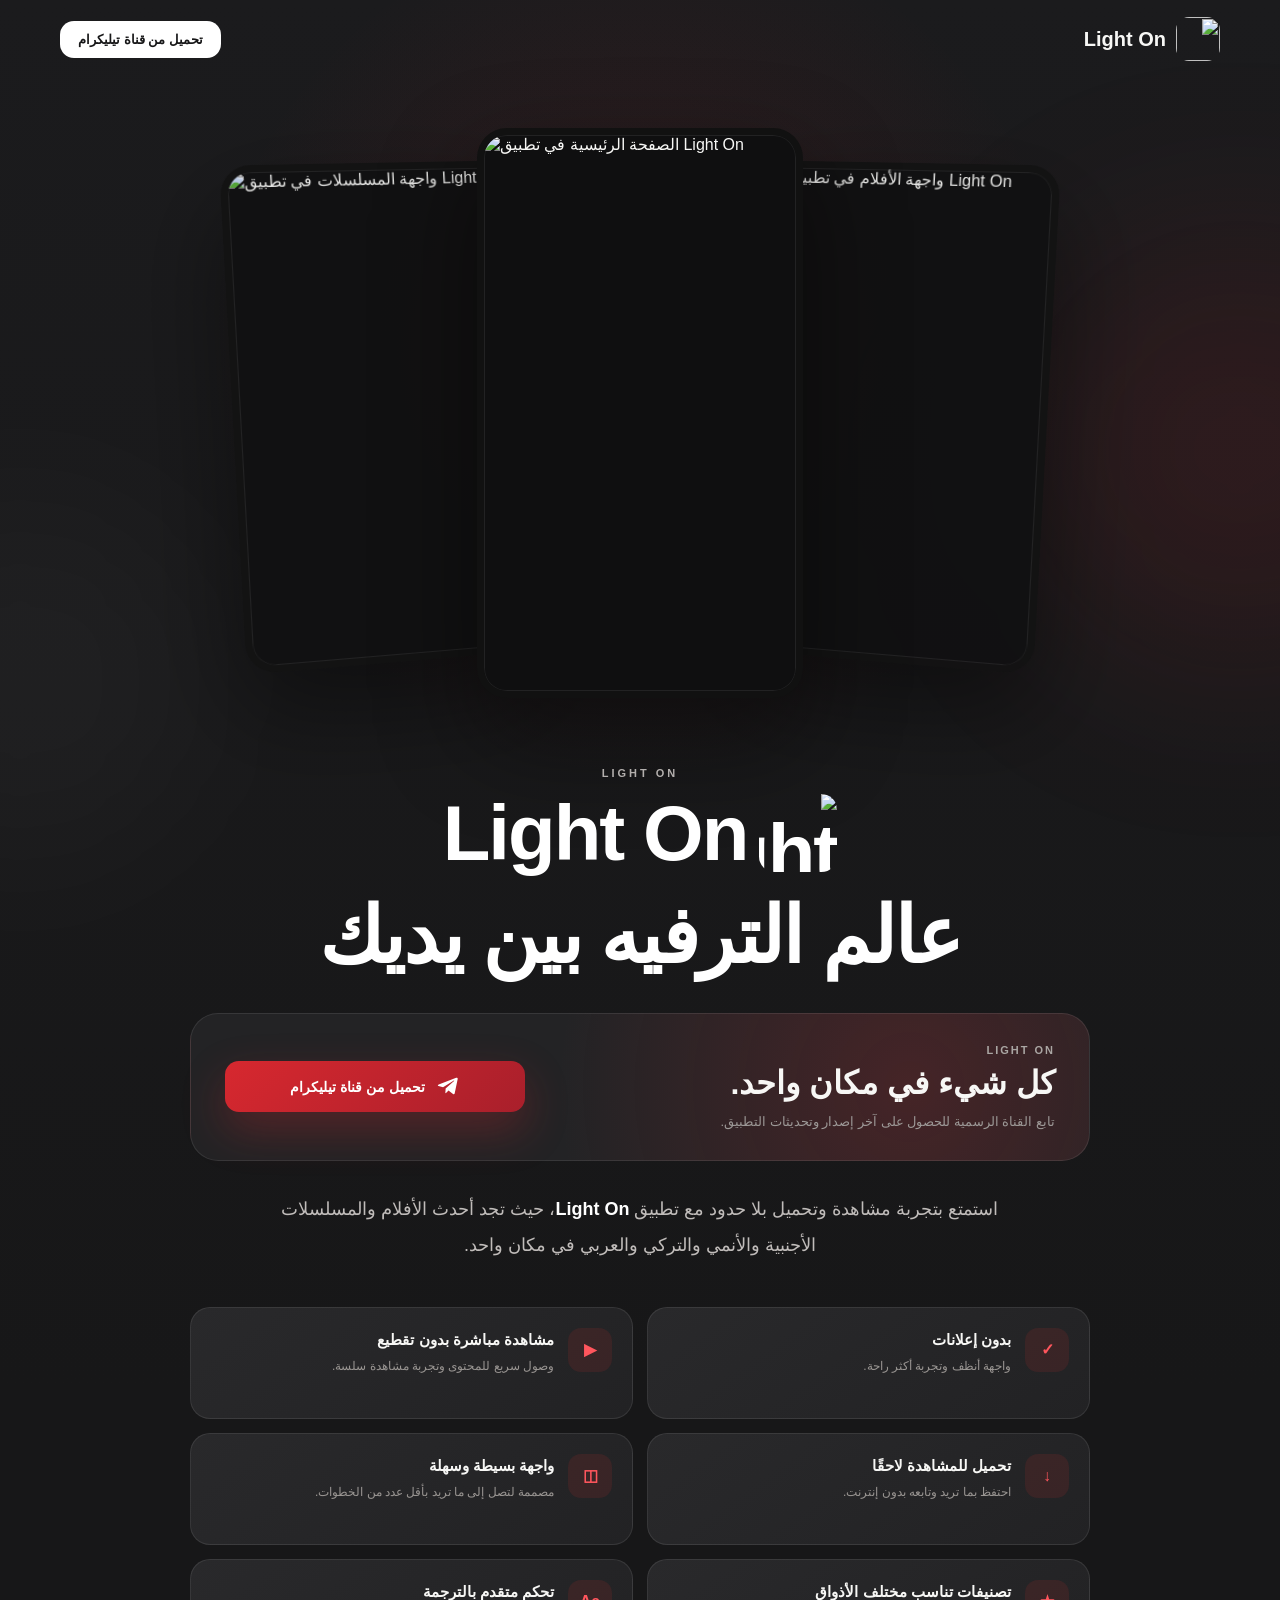
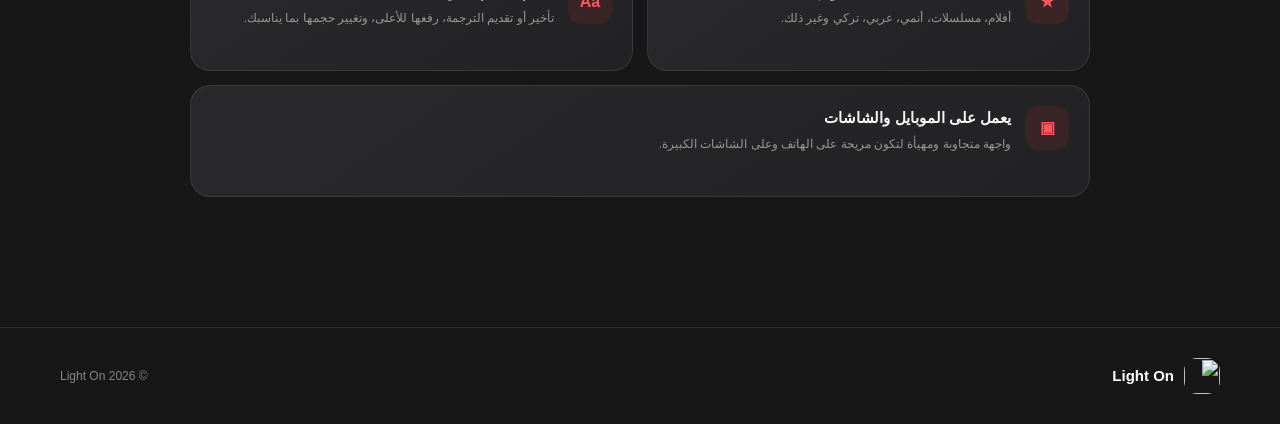
==== index.html @ bfaf12ab "Add files via upload" ====
<!doctype html>
<html lang="ar" dir="rtl">
<head>
  <meta charset="utf-8" />
  <meta name="viewport" content="width=device-width, initial-scale=1" />
  <meta name="theme-color" content="#171718" />
  <meta name="color-scheme" content="dark" />

  <title>Light On | عالم الترفيه بين يديك</title>
  <meta name="description" content="Light On — أحدث الأفلام والمسلسلات الأجنبية والأنمي والتركي والعربي في مكان واحد، مع مشاهدة وتحميل وتخصيص متقدم للترجمة." />
  <meta name="keywords" content="Light On, lighton, أفلام, مسلسلات, أنمي, تركي, عربي, تحميل تطبيق" />
  <meta name="robots" content="index, follow, max-image-preview:large" />

  <meta property="og:title" content="Light On ✨ – عالم الترفيه بين يديك" />
  <meta property="og:description" content="أفلام ومسلسلات وأنمي ومحتوى عربي وتركي في واجهة بسيطة وسريعة." />
  <meta property="og:type" content="website" />
  <meta property="og:image" content="assets/screens/screen-3.webp" />

  <link rel="icon" href="assets/logo.svg" type="image/svg+xml" />
  <link rel="stylesheet" href="styles.css" />
</head>
<body>
  <header class="site-header">
    <div class="container nav">
      <a class="brand" href="#top" aria-label="Light On">
        <img src="assets/logo.svg" alt="" width="44" height="44" />
        <span>Light On</span>
      </a>

      <a class="telegram-top" href="https://t.me/lighton2" target="_blank" rel="noopener noreferrer">
        تحميل من قناة تيليكرام
      </a>
    </div>
  </header>

  <main id="top">
    <section class="hero">
      <div class="ambient ambient-one"></div>
      <div class="ambient ambient-two"></div>

      <div class="container">
        <div class="screens-showcase" aria-label="صور من تطبيق Light On">
          <div class="screen-device screen-side left-card">
            <img src="assets/screens/screen-1.webp" alt="واجهة المسلسلات في تطبيق Light On" />
          </div>
          <div class="screen-device screen-main">
            <img src="assets/screens/screen-3.webp" alt="الصفحة الرئيسية في تطبيق Light On" />
          </div>
          <div class="screen-device screen-side right-card">
            <img src="assets/screens/screen-2.webp" alt="واجهة الأفلام في تطبيق Light On" />
          </div>
        </div>

        <div class="hero-copy">
          <p class="mini-title">LIGHT ON</p>
          <h1><span class="title-with-icon"><img class="title-app-icon" src="assets/app-icon.png" alt="Light On">Light On</span><br><span>عالم الترفيه بين يديك</span></h1>

          <div class="cta-box hero-cta-box" id="heroDownloadBox">
            <div class="cta-copy">
              <p>LIGHT ON</p>
              <h2>كل شيء في مكان واحد.</h2>
              <span>تابع القناة الرسمية للحصول على آخر إصدار وتحديثات التطبيق.</span>
            </div>

            <a class="telegram-btn cta-telegram" id="heroDownloadButton"
               href="https://t.me/lighton2" target="_blank" rel="noopener noreferrer">
              <svg viewBox="0 0 24 24" aria-hidden="true"><path d="M21.6 4.2 18.5 19c-.2 1-.9 1.2-1.8.8l-4.7-3.5-2.3 2.2c-.2.2-.5.5-1 .5l.3-4.8 8.8-8c.4-.3-.1-.5-.6-.2L6.3 12.9 1.6 11.4c-1-.3-1-1 .2-1.5L20 2.9c.8-.3 1.8.2 1.6 1.3Z"/></svg>
              <strong>تحميل من قناة تيليكرام</strong>
            </a>
          </div>


          <p class="lead">
            استمتع بتجربة مشاهدة وتحميل بلا حدود مع تطبيق <strong>Light On</strong>،
            حيث تجد أحدث الأفلام والمسلسلات الأجنبية والأنمي والتركي والعربي في مكان واحد.
          </p>

          <div class="points">
            <div class="point">
              <span class="icon">✓</span>
              <div><strong>بدون إعلانات</strong><small>واجهة أنظف وتجربة أكثر راحة.</small></div>
            </div>
            <div class="point">
              <span class="icon">▶</span>
              <div><strong>مشاهدة مباشرة بدون تقطيع</strong><small>وصول سريع للمحتوى وتجربة مشاهدة سلسة.</small></div>
            </div>
            <div class="point">
              <span class="icon">↓</span>
              <div><strong>تحميل للمشاهدة لاحقًا</strong><small>احتفظ بما تريد وتابعه بدون إنترنت.</small></div>
            </div>
            <div class="point">
              <span class="icon">◫</span>
              <div><strong>واجهة بسيطة وسهلة</strong><small>مصممة لتصل إلى ما تريد بأقل عدد من الخطوات.</small></div>
            </div>
            <div class="point">
              <span class="icon">★</span>
              <div><strong>تصنيفات تناسب مختلف الأذواق</strong><small>أفلام، مسلسلات، أنمي، عربي، تركي وغير ذلك.</small></div>
            </div>
            <div class="point">
              <span class="icon">Aa</span>
              <div>
                <strong>تحكم متقدم بالترجمة</strong>
                <small>تأخير أو تقديم الترجمة، رفعها للأعلى، وتغيير حجمها بما يناسبك.</small>
              </div>
            </div>
            <div class="point wide">
              <span class="icon">▣</span>
              <div>
                <strong>يعمل على الموبايل والشاشات</strong>
                <small>واجهة متجاوبة ومهيأة لتكون مريحة على الهاتف وعلى الشاشات الكبيرة.</small>
              </div>
            </div>
          </div>
</div>
      </div>
    </section>
</main>

  <footer>
    <div class="container footer">
      <div class="brand">
        <img src="assets/logo.svg" alt="" width="36" height="36" />
        <span>Light On</span>
      </div>
      <p>© <span id="year"></span> Light On</p>
</div>
  </footer>

  <script src="script.js"></script>
</body>
</html>
---- styles.css ----
:root{
  --bg:#171718;
  --panel:#222224;
  --panel2:#29292b;
  --text:#f7f7f5;
  --muted:#aaa7a5;
  --line:rgba(255,255,255,.09);
  --red:#d7282f;
  --red2:#a91f2b;
}
*{box-sizing:border-box}
html{scroll-behavior:smooth}
body{
  margin:0;
  background:var(--bg);
  color:var(--text);
  font-family:"Segoe UI",Tahoma,Arial,sans-serif;
  -webkit-font-smoothing:antialiased;
}
a{color:inherit;text-decoration:none}
img{display:block;max-width:100%}
.container{width:min(1160px,calc(100% - 36px));margin-inline:auto}

.site-header{
  position:fixed;z-index:50;top:0;right:0;left:0;
  transition:.25s ease;border-bottom:1px solid transparent;
}
.site-header.scrolled{
  background:rgba(23,23,24,.82);
  backdrop-filter:blur(18px);
  border-color:var(--line);
}
.nav{min-height:78px;display:flex;align-items:center;justify-content:space-between;gap:20px}
.brand{display:flex;align-items:center;gap:10px;font-weight:900;font-size:20px}
.brand img{border-radius:13px}
.telegram-top{
  padding:11px 18px;background:white;color:#171718;border-radius:14px;
  font-weight:800;font-size:13px;transition:.2s ease;
}
.telegram-top:hover{transform:translateY(-2px)}

.hero{
  position:relative;overflow:hidden;padding:120px 0 100px;
  background:
    radial-gradient(circle at 50% 18%,rgba(215,40,47,.12),transparent 27rem),
    linear-gradient(180deg,#1b1b1d 0%,#171718 72%);
}
.ambient{position:absolute;border-radius:50%;filter:blur(100px);pointer-events:none}
.ambient-one{width:420px;height:420px;background:rgba(215,40,47,.11);right:-170px;top:240px}
.ambient-two{width:360px;height:360px;background:rgba(255,255,255,.035);left:-160px;top:500px}

.screens-showcase{
  direction:ltr;
  position:relative;
  height:585px;
  display:flex;
  justify-content:center;
  align-items:center;
  margin-bottom:62px;
  perspective:1400px;
}
.screen-device{
  position:relative;
  background:#0f0f10;
  border:7px solid #111;
  border-radius:30px;
  overflow:hidden;
  box-shadow:0 40px 100px rgba(0,0,0,.48);
  aspect-ratio:545/951;
}
.screen-device:after{
  content:"";position:absolute;inset:0;border-radius:22px;
  box-shadow:inset 0 0 0 1px rgba(255,255,255,.08);pointer-events:none
}
.screen-device img{width:100%;height:100%;object-fit:cover}
.screen-main{height:570px;z-index:3;transform:translateY(0)}
.screen-side{height:500px;z-index:2;opacity:.92}
.left-card{transform:translateX(48px) rotateY(11deg) rotateZ(-3deg)}
.right-card{transform:translateX(-48px) rotateY(-11deg) rotateZ(3deg)}

.hero-copy{max-width:900px;margin-inline:auto;text-align:center;position:relative;z-index:2}
.mini-title{
  margin:0 0 12px;color:#b3afad;font-size:11px;font-weight:900;letter-spacing:3px
}
h1{margin:0;font-size:clamp(44px,7vw,78px);line-height:1.08;letter-spacing:-2px}
h1 span{color:#fff;font-weight:900}
.lead{
  color:#c0bcba;line-height:2;font-size:18px;
  max-width:760px;margin:28px auto 0
}
.lead strong,.closing strong{color:white}
.points{
  display:grid;
  grid-template-columns:repeat(2,minmax(0,1fr));
  gap:14px;
  margin:44px 0 30px;
  text-align:right;
}
.point{
  display:flex;align-items:flex-start;gap:14px;
  border:1px solid var(--line);
  background:linear-gradient(145deg,var(--panel2),var(--panel));
  border-radius:20px;padding:20px;
  min-height:112px;
}
.point.wide{grid-column:1/-1}
.point .icon{
  flex:0 0 44px;width:44px;height:44px;border-radius:13px;
  display:grid;place-items:center;background:rgba(215,40,47,.12);
  color:#ff565d;font-weight:900;font-size:16px
}
.point strong{display:block;font-size:15px;margin:3px 0 7px}
.point small{display:block;color:#999592;font-size:12px;line-height:1.8}
.closing{max-width:760px;margin:0 auto 30px;color:#aaa6a4;line-height:2;font-size:15px}

.telegram-btn{
  display:inline-flex;align-items:center;justify-content:center;gap:12px;
  min-width:260px;padding:14px 22px;border-radius:18px;
  background:linear-gradient(135deg,var(--red),var(--red2));
  box-shadow:0 18px 44px rgba(215,40,47,.28);
  transition:.2s ease;
}
.telegram-btn:hover{transform:translateY(-3px);box-shadow:0 22px 55px rgba(215,40,47,.36)}
.telegram-btn svg{width:23px;height:23px;fill:#fff}
.telegram-btn span{display:flex;flex-direction:column;align-items:flex-start;line-height:1.25}
.telegram-btn small{font-size:10px;color:#ffd8da;font-weight:700}
.telegram-btn strong{font-size:16px}

.bottom-cta{padding:0 0 90px}
.cta-box{
  display:flex;align-items:center;justify-content:space-between;gap:40px;
  background:
    radial-gradient(circle at 80% 50%,rgba(215,40,47,.19),transparent 22rem),
    #232325;
  border:1px solid var(--line);border-radius:28px;padding:38px 42px
}
.cta-box p{margin:0 0 8px;font-size:11px;font-weight:900;letter-spacing:2px;color:#aaa6a3}
.cta-box h2{margin:0 0 10px;font-size:32px}
.cta-box span{color:#9c9896;font-size:13px}
.cta-box>a{
  flex:0 0 auto;background:white;color:#171718;padding:14px 20px;
  border-radius:14px;font-weight:900;font-size:13px
}

footer{border-top:1px solid var(--line);padding:30px 0;color:#888583}
.footer{display:flex;align-items:center;justify-content:space-between;gap:20px}
.footer .brand{font-size:15px;color:#fff}
.footer p,.footer>a{font-size:12px;margin:0}
.footer>a:hover{color:white}

@media (max-width:900px){
  .screens-showcase{height:505px}
  .screen-main{height:490px}
  .screen-side{height:420px}
  .left-card{transform:translateX(72px) rotateY(9deg) rotateZ(-3deg)}
  .right-card{transform:translateX(-72px) rotateY(-9deg) rotateZ(3deg)}
}
@media (max-width:680px){
  .container{width:min(100% - 24px,1160px)}
  .nav{min-height:70px}
  .brand{font-size:17px}
  .telegram-top{font-size:11px;padding:10px 12px}
  .hero{padding:100px 0 70px}
  .screens-showcase{
    height:410px;
    margin-bottom:45px;
    transform:scale(.98);
  }
  .screen-main{height:400px}
  .screen-side{height:330px}
  .left-card{transform:translateX(100px) rotateY(7deg) rotateZ(-3deg)}
  .right-card{transform:translateX(-100px) rotateY(-7deg) rotateZ(3deg)}
  h1{font-size:43px;letter-spacing:-1.4px}
  .lead{font-size:15px;line-height:1.9}
  .points{grid-template-columns:1fr;gap:10px;margin-top:34px}
  .point.wide{grid-column:auto}
  .point{min-height:auto;padding:16px}
  .point .icon{width:40px;height:40px;flex-basis:40px}
  .closing{font-size:14px}
  .cta-box{display:block;text-align:center;padding:30px 20px}
  .cta-box h2{font-size:28px}
  .cta-box>a{display:inline-block;margin-top:22px}
  .footer{flex-direction:column;text-align:center}
}
@media (max-width:460px){
  .screens-showcase{height:340px}
  .screen-main{height:330px}
  .screen-side{height:275px}
  .left-card{transform:translateX(88px) rotateY(5deg) rotateZ(-3deg)}
  .right-card{transform:translateX(-88px) rotateY(-5deg) rotateZ(3deg)}
  .screen-device{border-width:5px;border-radius:23px}
  h1{font-size:36px}
}


/* تعديلات النسخة v3 */
.title-with-icon{
  display:inline-flex;
  align-items:center;
  gap:12px;
}
.title-app-icon{
  width:1em;
  height:1em;
  object-fit:contain;
  border-radius:20%;
  flex:0 0 auto;
}
.cta-box{
  align-items:center;
}
.cta-copy{
  flex:1 1 auto;
}
.cta-telegram{
  flex:0 0 auto;
  min-width:300px;
  padding-inline:24px;
}
.cta-telegram strong{
  font-size:14px;
  white-space:nowrap;
}
@media (max-width:680px){
  .cta-telegram{
    min-width:0;
    width:100%;
    margin-top:24px;
  }
  .cta-telegram strong{
    white-space:normal;
  }
}


/* تعديلات النسخة v5 */
.telegram-top{
  opacity:0;
  visibility:hidden;
  pointer-events:none;
  transform:translateY(-8px);
  transition:opacity .22s ease, transform .22s ease, visibility .22s ease, background .2s ease;
}
.site-header.show-download .telegram-top{
  opacity:1;
  visibility:visible;
  pointer-events:auto;
  transform:translateY(0);
}

.hero-cta-box{
  margin:34px auto 30px;
  max-width:900px;
  text-align:right;
  padding:30px 34px;
  transition:opacity .2s ease, transform .2s ease;
}
.hero-cta-box .cta-copy{
  min-width:0;
}
.hero-cta-box .cta-telegram{
  background:linear-gradient(135deg,var(--red),var(--red2));
  color:#fff;
}
.hero-cta-box .cta-telegram:hover{
  color:#fff;
}

/* عند انتقال زر التحميل إلى الهيدر، يختفي الزر الأحمر الأصلي */
body.download-sticky-active .hero-cta-box .cta-telegram{
  opacity:0;
  visibility:hidden;
  pointer-events:none;
}

@media (max-width:680px){
  .hero-cta-box{
    margin:28px auto 26px;
    padding:26px 20px;
  }
}
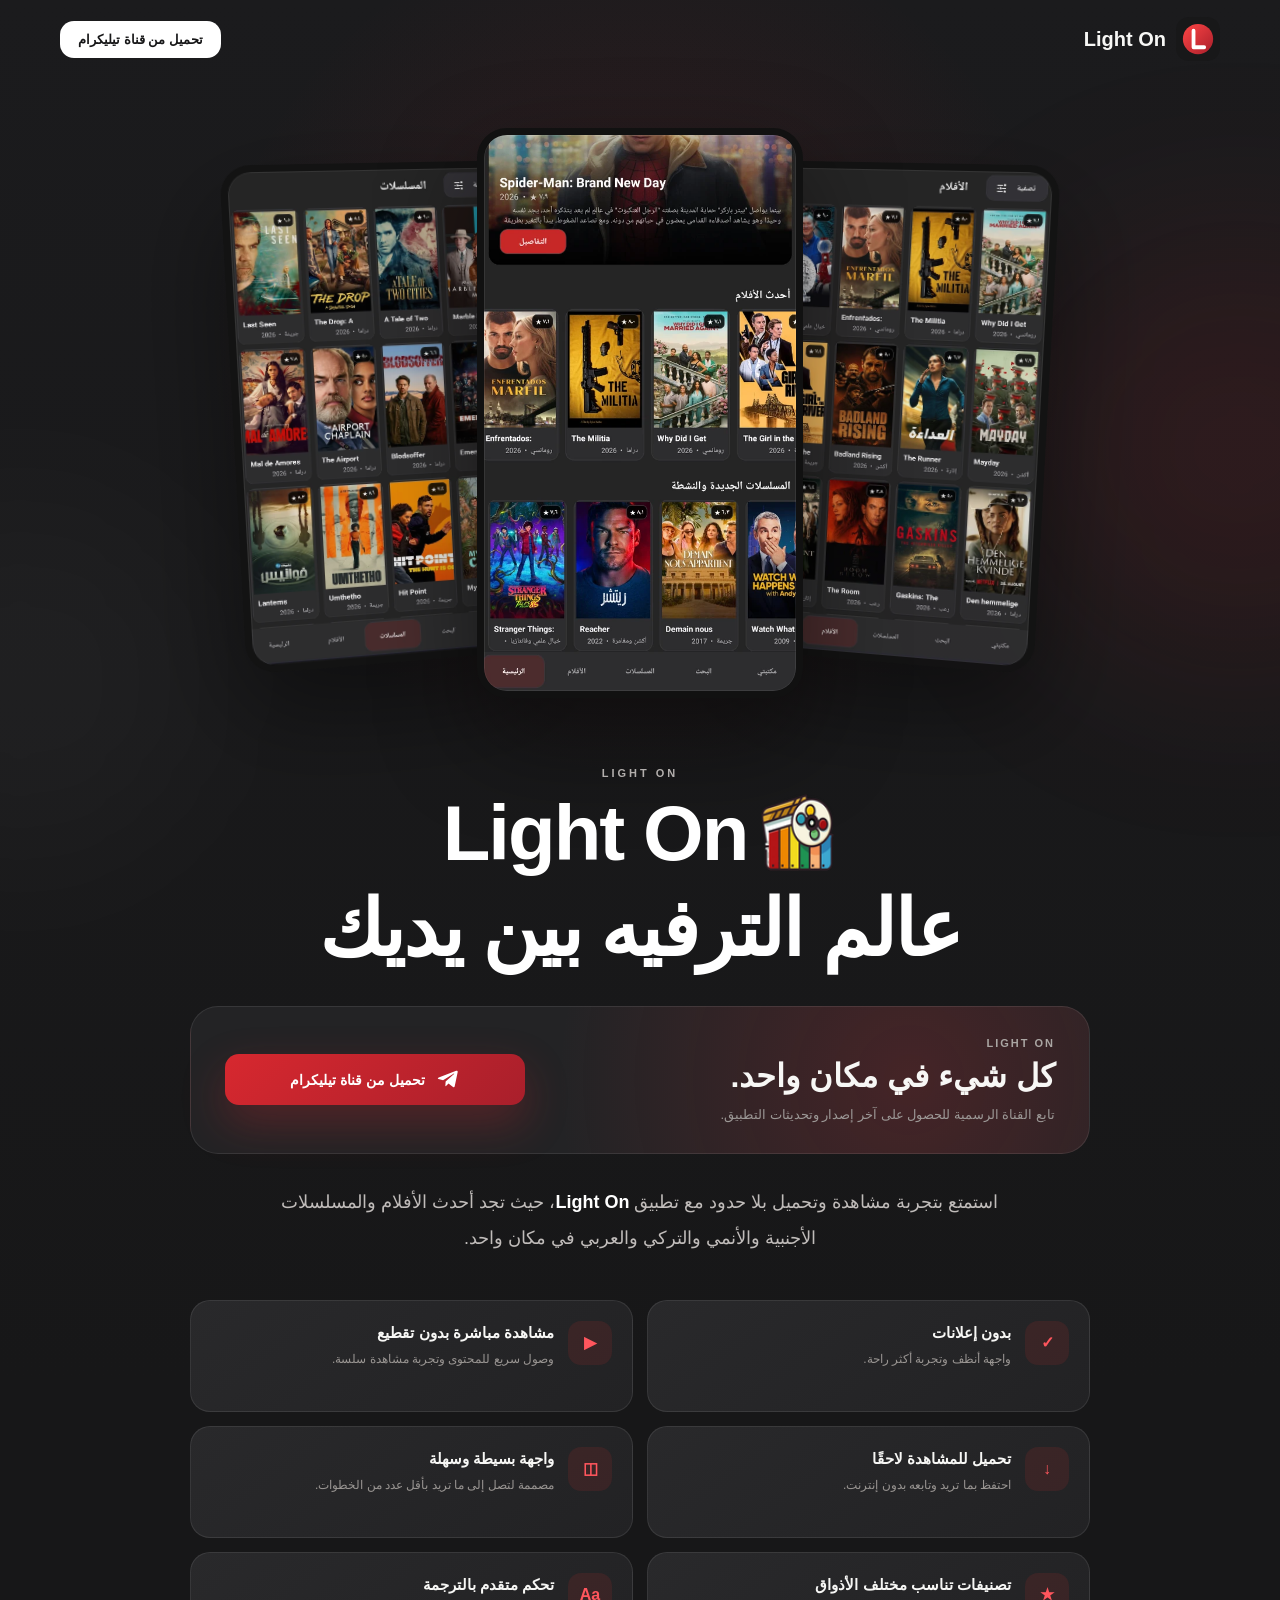
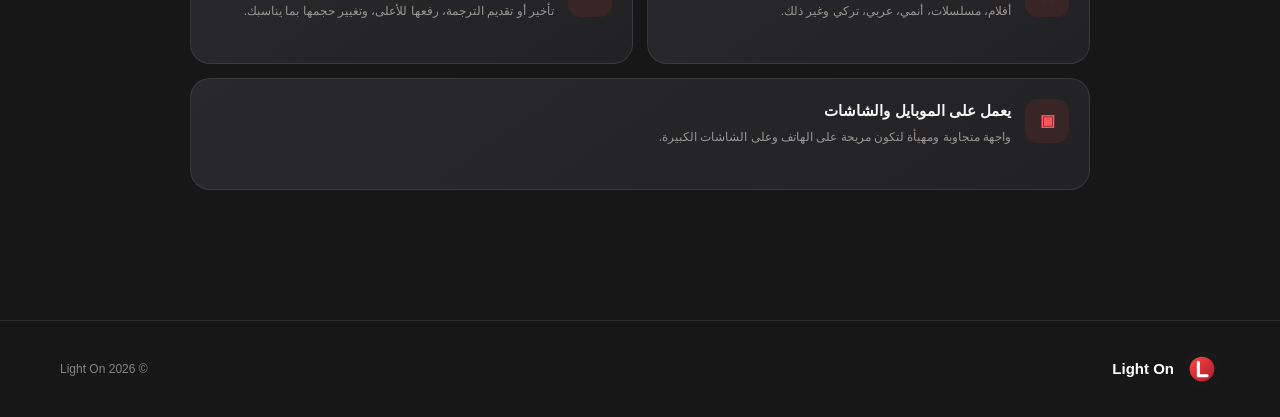
==== commit 1dcd23b4: "Update index.html" ====
--- a/index.html
+++ b/index.html
@@ -14,16 +14,16 @@
   <meta property="og:title" content="Light On ✨ – عالم الترفيه بين يديك" />
   <meta property="og:description" content="أفلام ومسلسلات وأنمي ومحتوى عربي وتركي في واجهة بسيطة وسريعة." />
   <meta property="og:type" content="website" />
-  <meta property="og:image" content="assets/screens/screen-3.webp" />
+  <meta property="og:image" content="screen-3.webp" />
 
-  <link rel="icon" href="assets/logo.svg" type="image/svg+xml" />
+  <link rel="icon" href="logo.svg" type="image/svg+xml" />
   <link rel="stylesheet" href="styles.css" />
 </head>
 <body>
   <header class="site-header">
     <div class="container nav">
       <a class="brand" href="#top" aria-label="Light On">
-        <img src="assets/logo.svg" alt="" width="44" height="44" />
+        <img src="logo.svg" alt="" width="44" height="44" />
         <span>Light On</span>
       </a>
 
@@ -41,19 +41,19 @@
       <div class="container">
         <div class="screens-showcase" aria-label="صور من تطبيق Light On">
           <div class="screen-device screen-side left-card">
-            <img src="assets/screens/screen-1.webp" alt="واجهة المسلسلات في تطبيق Light On" />
+            <img src="screen-1.webp" alt="واجهة المسلسلات في تطبيق Light On" />
           </div>
           <div class="screen-device screen-main">
-            <img src="assets/screens/screen-3.webp" alt="الصفحة الرئيسية في تطبيق Light On" />
+            <img src="screen-3.webp" alt="الصفحة الرئيسية في تطبيق Light On" />
           </div>
           <div class="screen-device screen-side right-card">
-            <img src="assets/screens/screen-2.webp" alt="واجهة الأفلام في تطبيق Light On" />
+            <img src="screen-2.webp" alt="واجهة الأفلام في تطبيق Light On" />
           </div>
         </div>
 
         <div class="hero-copy">
           <p class="mini-title">LIGHT ON</p>
-          <h1><span class="title-with-icon"><img class="title-app-icon" src="assets/app-icon.png" alt="Light On">Light On</span><br><span>عالم الترفيه بين يديك</span></h1>
+          <h1><span class="title-with-icon"><img class="title-app-icon" src="app-icon.png" alt="Light On">Light On</span><br><span>عالم الترفيه بين يديك</span></h1>
 
           <div class="cta-box hero-cta-box" id="heroDownloadBox">
             <div class="cta-copy">
@@ -119,7 +119,7 @@
   <footer>
     <div class="container footer">
       <div class="brand">
-        <img src="assets/logo.svg" alt="" width="36" height="36" />
+        <img src="logo.svg" alt="" width="36" height="36" />
         <span>Light On</span>
       </div>
       <p>© <span id="year"></span> Light On</p>
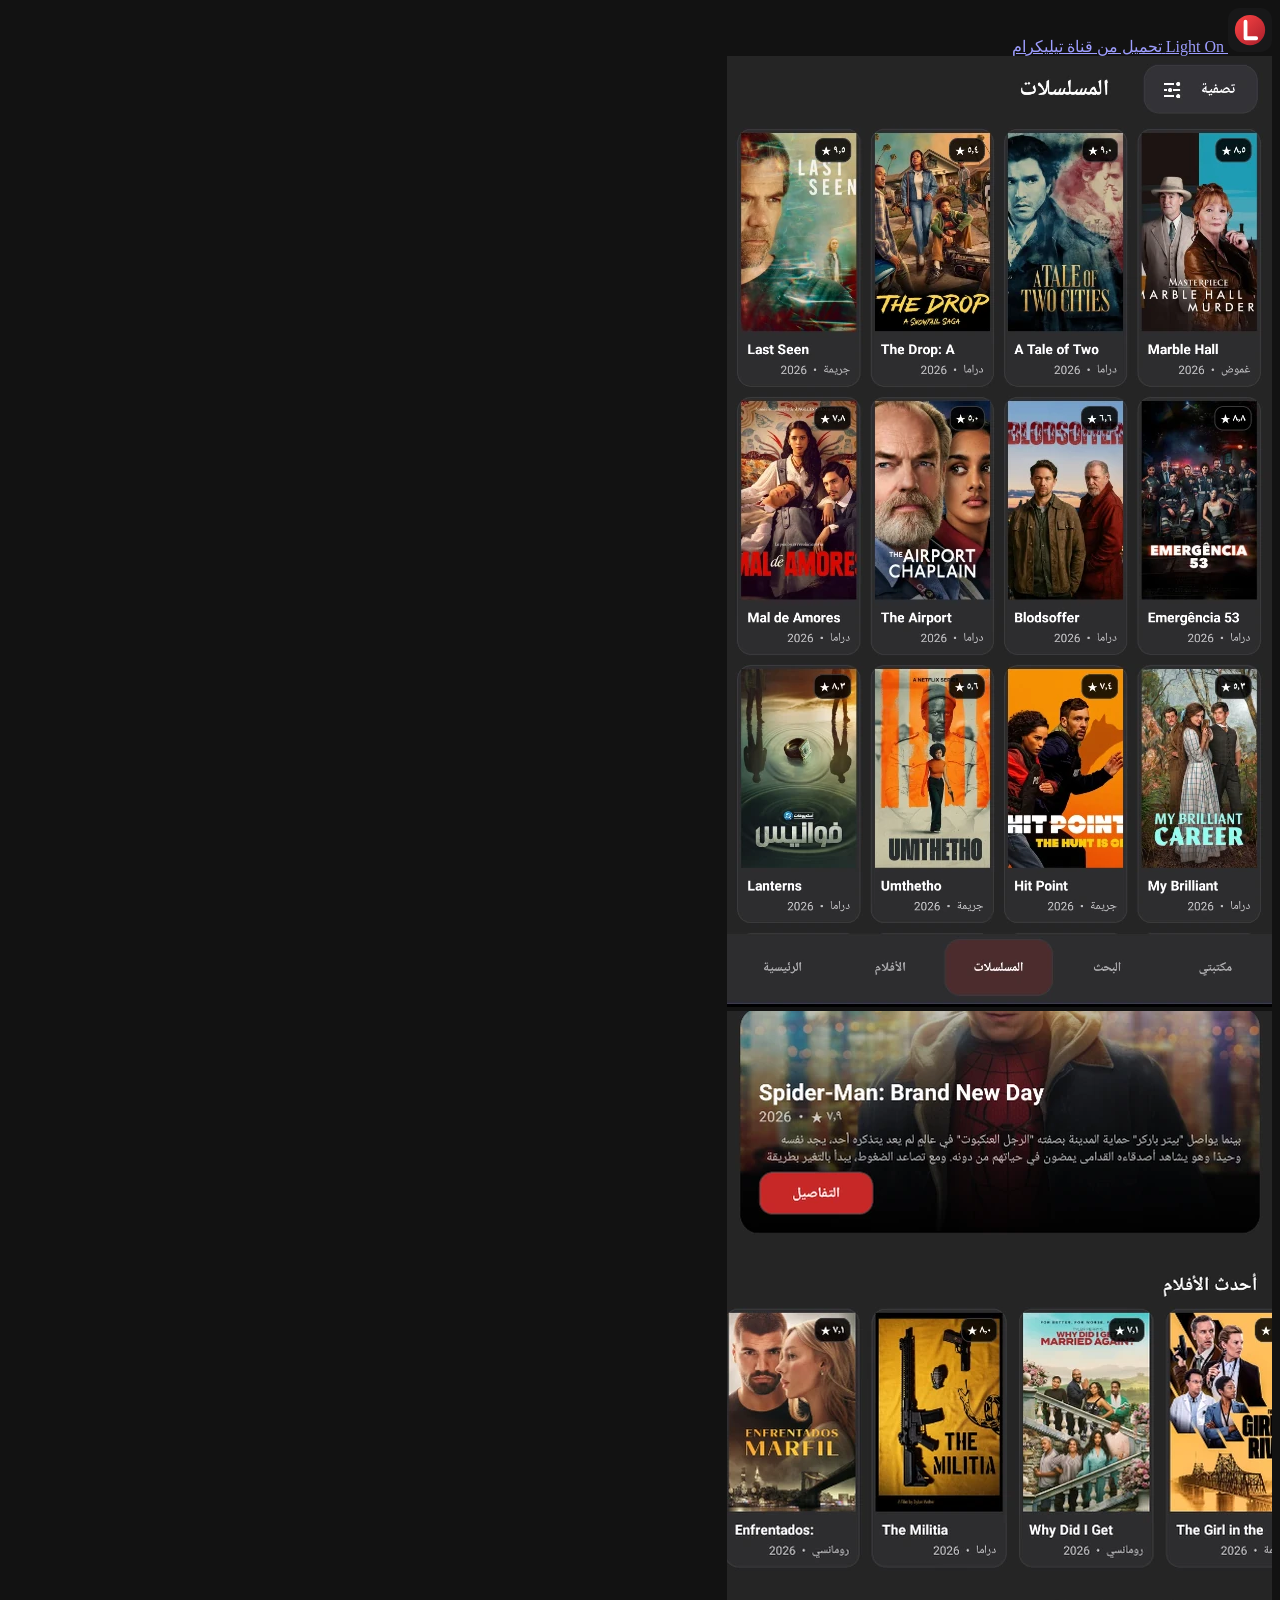
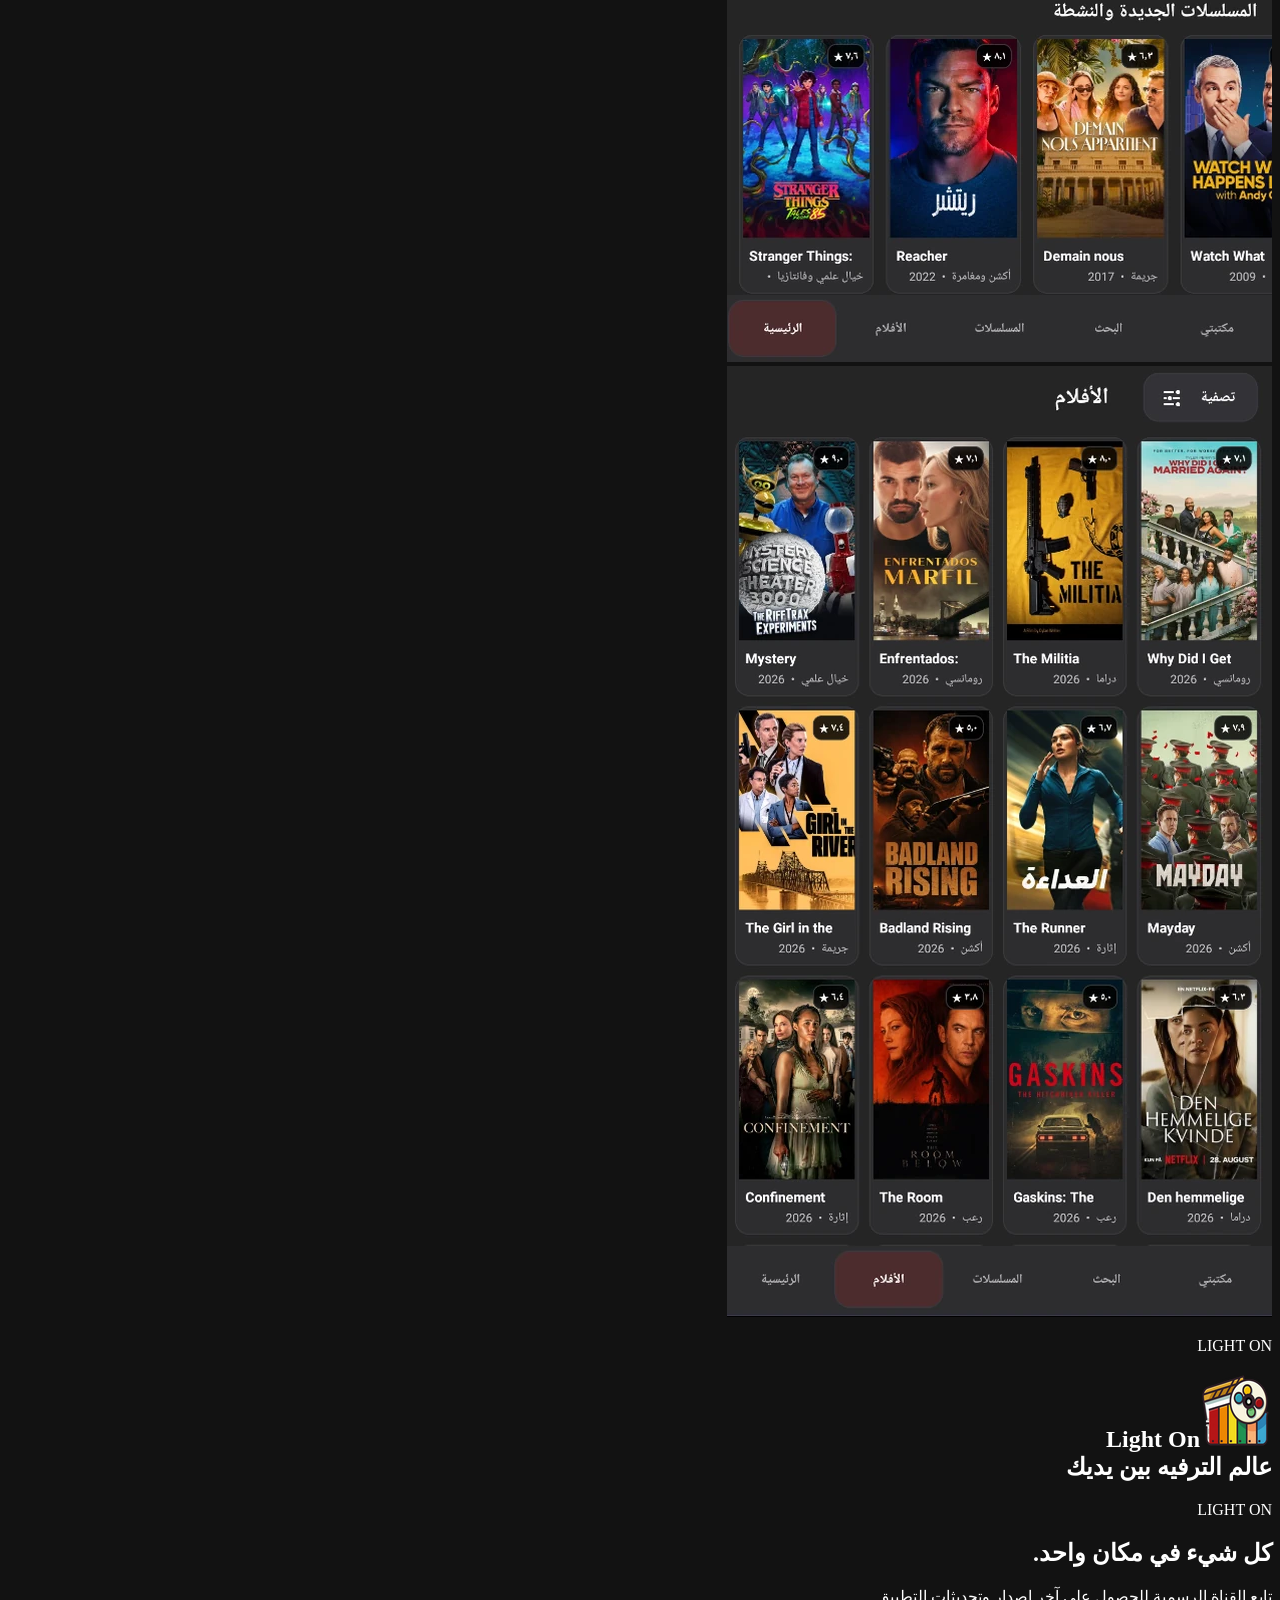
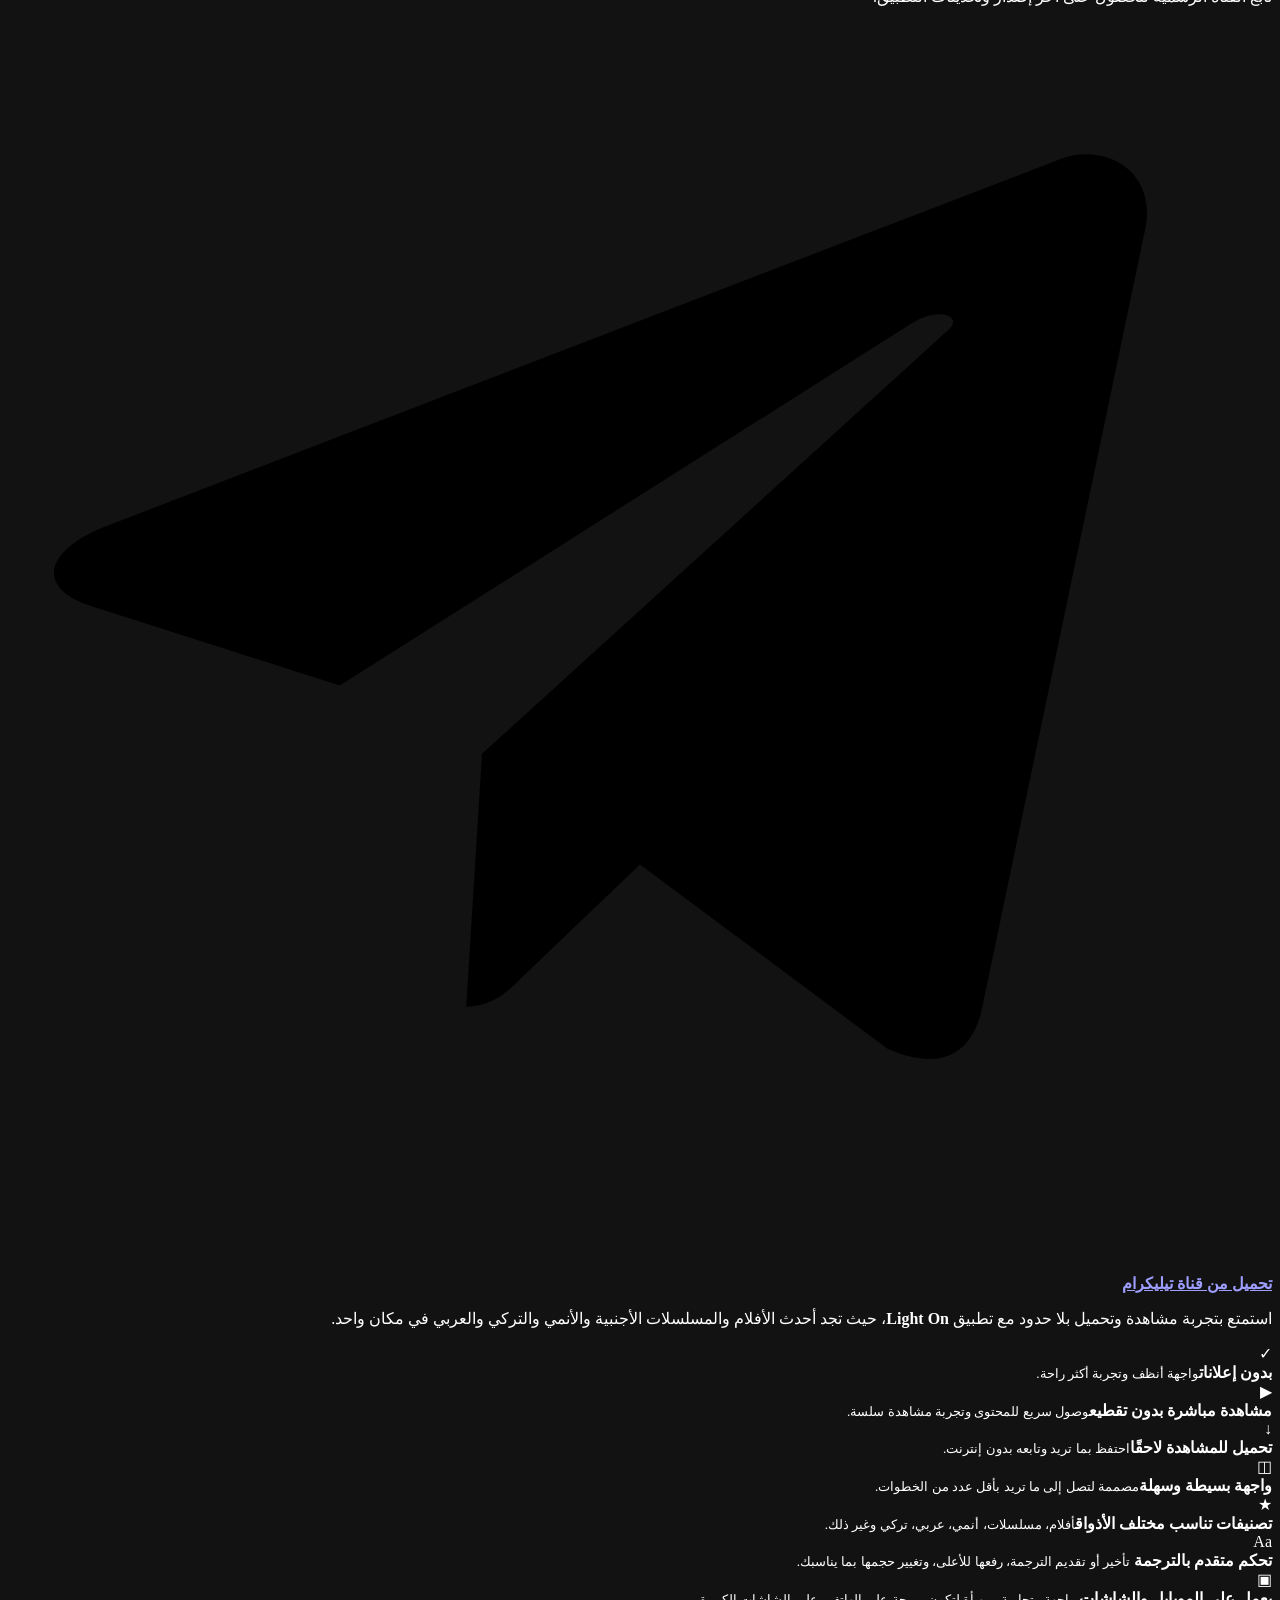
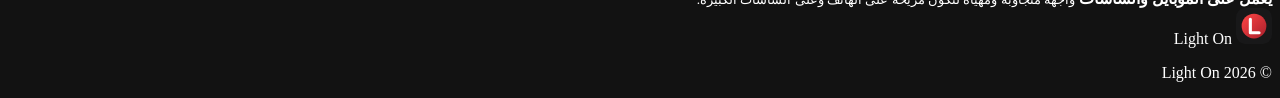
==== commit 8b89cda3: "Update index.html" ====
--- a/index.html
+++ b/index.html
@@ -6,24 +6,51 @@
   <meta name="theme-color" content="#171718" />
   <meta name="color-scheme" content="dark" />
 
-  <title>Light On | عالم الترفيه بين يديك</title>
-  <meta name="description" content="Light On — أحدث الأفلام والمسلسلات الأجنبية والأنمي والتركي والعربي في مكان واحد، مع مشاهدة وتحميل وتخصيص متقدم للترجمة." />
-  <meta name="keywords" content="Light On, lighton, أفلام, مسلسلات, أنمي, تركي, عربي, تحميل تطبيق" />
+  <title>Light On | تطبيق لمشاهدة الأفلام والمسلسلات</title>
+  <meta name="description" content="Light On – تطبيق لمشاهدة وتحميل الأفلام والمسلسلات والأنمي والمحتوى العربي والتركي، بدون إعلانات، مع تحكم متقدم بالترجمة." />
+  <meta name="keywords" content="Light On, LightOn, تطبيق Light On, أفلام, مسلسلات, أنمي, أفلام عربية, أفلام تركية" />
   <meta name="robots" content="index, follow, max-image-preview:large" />
+  <link rel="canonical" href="https://lighton.lat/" />
+  <meta name="application-name" content="Light On" />
+  <meta name="author" content="Light On" />
 
-  <meta property="og:title" content="Light On ✨ – عالم الترفيه بين يديك" />
-  <meta property="og:description" content="أفلام ومسلسلات وأنمي ومحتوى عربي وتركي في واجهة بسيطة وسريعة." />
+  <meta property="og:title" content="Light On | تطبيق لمشاهدة الأفلام والمسلسلات" />
+  <meta property="og:description" content="تطبيق لمشاهدة وتحميل الأفلام والمسلسلات والأنمي والمحتوى العربي والتركي، بدون إعلانات، مع تحكم متقدم بالترجمة." />
   <meta property="og:type" content="website" />
-  <meta property="og:image" content="screen-3.webp" />
+  <meta property="og:url" content="https://lighton.lat/" />
+  <meta property="og:site_name" content="Light On" />
+  <meta property="og:locale" content="ar_IQ" />
+  <meta name="twitter:card" content="summary_large_image" />
+  <meta name="twitter:title" content="Light On | عالم الترفيه بين يديك" />
+  <meta name="twitter:description" content="أفلام ومسلسلات وأنمي ومحتوى عربي وتركي في مكان واحد." />
+  <meta name="twitter:image" content="https://lighton.lat/screen-3.webp" />
+  <meta property="og:image" content="https://lighton.lat/screen-3.webp" />
 
-  <link rel="icon" href="logo.svg" type="image/svg+xml" />
-  <link rel="stylesheet" href="styles.css" />
+  <link rel="icon" type="image/png" href="https://lighton.lat/app-icon.png?v=20260911-0750" />
+  <link rel="shortcut icon" type="image/png" href="https://lighton.lat/app-icon.png?v=20260911-0750" />
+  <link rel="apple-touch-icon" href="https://lighton.lat/app-icon.png?v=20260911-0750" />
+  <link rel="stylesheet" href="styles.css?v=20260911-0750" />
+  <link rel="stylesheet" href="mobile.css?v=20260911-0750" />
+
+  <script type="application/ld+json">
+{
+  "@context": "https://schema.org",
+  "@type": "SoftwareApplication",
+  "name": "Light On",
+  "url": "https://lighton.lat/",
+  "applicationCategory": "EntertainmentApplication",
+  "operatingSystem": "Android",
+  "description": "تطبيق ترفيهي لمشاهدة وتحميل الأفلام والمسلسلات والأنمي والمحتوى العربي والتركي مع تحكم متقدم بالترجمة.",
+  "downloadUrl": "https://t.me/lighton2",
+  "image": "https://lighton.lat/screen-3.webp"
+}
+  </script>
 </head>
 <body>
   <header class="site-header">
     <div class="container nav">
       <a class="brand" href="#top" aria-label="Light On">
-        <img src="logo.svg" alt="" width="44" height="44" />
+        <img src="logo.svg?v=20260911-0750" alt="" width="44" height="44" />
         <span>Light On</span>
       </a>
 
@@ -41,19 +68,19 @@
       <div class="container">
         <div class="screens-showcase" aria-label="صور من تطبيق Light On">
           <div class="screen-device screen-side left-card">
-            <img src="screen-1.webp" alt="واجهة المسلسلات في تطبيق Light On" />
+            <img src="screen-1.webp?v=20260911-0750" alt="واجهة المسلسلات في تطبيق Light On" />
           </div>
           <div class="screen-device screen-main">
-            <img src="screen-3.webp" alt="الصفحة الرئيسية في تطبيق Light On" />
+            <img src="screen-3.webp?v=20260911-0750" alt="الصفحة الرئيسية في تطبيق Light On" />
           </div>
           <div class="screen-device screen-side right-card">
-            <img src="screen-2.webp" alt="واجهة الأفلام في تطبيق Light On" />
+            <img src="screen-2.webp?v=20260911-0750" alt="واجهة الأفلام في تطبيق Light On" />
           </div>
         </div>
 
         <div class="hero-copy">
           <p class="mini-title">LIGHT ON</p>
-          <h1><span class="title-with-icon"><img class="title-app-icon" src="app-icon.png" alt="Light On">Light On</span><br><span>عالم الترفيه بين يديك</span></h1>
+          <h1><span class="title-with-icon"><img class="title-app-icon" src="app-icon.png?v=20260911-0750" alt="Light On">Light On</span><br><span>عالم الترفيه بين يديك</span></h1>
 
           <div class="cta-box hero-cta-box" id="heroDownloadBox">
             <div class="cta-copy">
@@ -119,13 +146,13 @@
   <footer>
     <div class="container footer">
       <div class="brand">
-        <img src="logo.svg" alt="" width="36" height="36" />
+        <img src="logo.svg?v=20260911-0750" alt="" width="36" height="36" />
         <span>Light On</span>
       </div>
       <p>© <span id="year"></span> Light On</p>
 </div>
   </footer>
 
-  <script src="script.js"></script>
+  <script src="script.js?v=20260911-0750"></script>
 </body>
 </html>
--- a/styles.css
+++ b/styles.css
@@ -1,282 +1,306 @@
-
-:root{
-  --bg:#171718;
-  --panel:#222224;
-  --panel2:#29292b;
-  --text:#f7f7f5;
-  --muted:#aaa7a5;
-  --line:rgba(255,255,255,.09);
-  --red:#d7282f;
-  --red2:#a91f2b;
+@media (max-width: 680px) {
+  html, body {
+    overflow-x: hidden;
+  }
+
+  .container {
+    width: calc(100% - 28px);
+    max-width: 100%;
+  }
+
+  .nav {
+    min-height: 64px;
+    gap: 10px;
+  }
+
+  .brand {
+    gap: 8px;
+    font-size: 16px;
+    flex: 0 0 auto;
+  }
+
+  .brand img {
+    width: 38px;
+    height: 38px;
+    border-radius: 11px;
+  }
+
+  .telegram-top {
+    max-width: 52vw;
+    padding: 9px 11px;
+    border-radius: 12px;
+    font-size: 10px;
+    overflow: hidden;
+    white-space: nowrap;
+    text-overflow: ellipsis;
+  }
+
+  .hero {
+    padding: 84px 0 56px;
+  }
+
+  .ambient-one {
+    width: 240px;
+    height: 240px;
+    right: -120px;
+    top: 170px;
+  }
+
+  .ambient-two {
+    width: 220px;
+    height: 220px;
+    left: -120px;
+    top: 420px;
+  }
+
+  .screens-showcase {
+    position: relative;
+    width: 100%;
+    max-width: 430px;
+    height: 330px;
+    margin: 0 auto 28px;
+    transform: none;
+    perspective: 900px;
+  }
+
+  .screen-device {
+    position: absolute;
+    top: 50%;
+    height: auto;
+    border-width: 5px;
+    border-radius: 24px;
+    box-shadow: 0 24px 55px rgba(0,0,0,.42);
+  }
+
+  .screen-device:after {
+    border-radius: 18px;
+  }
+
+  .screen-main {
+    left: 50%;
+    width: min(49vw, 190px);
+    height: auto;
+    z-index: 3;
+    transform: translate(-50%, -50%);
+  }
+
+  .screen-side {
+    width: min(39vw, 152px);
+    height: auto;
+    opacity: .78;
+    z-index: 2;
+  }
+
+  .left-card {
+    left: 50%;
+    transform: translate(-98%, -48%) rotateY(7deg) rotateZ(-2deg);
+  }
+
+  .right-card {
+    left: 50%;
+    transform: translate(-2%, -48%) rotateY(-7deg) rotateZ(2deg);
+  }
+
+  .hero-copy {
+    width: 100%;
+    max-width: 100%;
+  }
+
+  .mini-title {
+    margin-bottom: 10px;
+    font-size: 10px;
+    letter-spacing: 2.4px;
+  }
+
+  h1 {
+    margin: 0;
+    font-size: clamp(31px, 9vw, 38px);
+    line-height: 1.16;
+    letter-spacing: -.8px;
+  }
+
+  .title-with-icon {
+    gap: 8px;
+  }
+
+  .title-app-icon {
+    width: 1em;
+    height: 1em;
+    border-radius: 22%;
+  }
+
+  .hero-cta-box {
+    width: 100%;
+    margin: 24px auto 22px;
+    padding: 22px 18px;
+    border-radius: 22px;
+    text-align: right;
+  }
+
+  .hero-cta-box .cta-copy {
+    width: 100%;
+  }
+
+  .cta-box h2,
+  .hero-cta-box h2 {
+    margin-bottom: 8px;
+    font-size: 25px;
+    line-height: 1.35;
+  }
+
+  .cta-box span,
+  .hero-cta-box span {
+    display: block;
+    font-size: 12px;
+    line-height: 1.8;
+  }
+
+  .cta-telegram {
+    display: flex !important;
+    align-items: center !important;
+    justify-content: center !important;
+    gap: 10px !important;
+    width: 100%;
+    min-width: 0;
+    margin-top: 18px;
+    padding: 14px 16px;
+    border-radius: 16px;
+  }
+
+  .cta-telegram svg {
+    display: block !important;
+    width: 23px !important;
+    height: 23px !important;
+    flex: 0 0 23px !important;
+    margin: 0 !important;
+    transform: translateY(0) !important;
+  }
+
+  .cta-telegram strong {
+    display: block !important;
+    margin: 0 !important;
+    padding: 0 !important;
+    font-size: 14px;
+    line-height: 23px !important;
+    white-space: normal;
+    transform: none !important;
+  }
+
+  .lead {
+    max-width: 100%;
+    margin: 22px auto 0;
+    padding-inline: 2px;
+    font-size: 15px;
+    line-height: 1.9;
+  }
+
+  .points {
+    grid-template-columns: 1fr;
+    gap: 11px;
+    margin: 28px 0 18px;
+  }
+
+  .point,
+  .point.wide {
+    grid-column: auto;
+    min-height: 0;
+    padding: 16px;
+    border-radius: 18px;
+  }
+
+  .point .icon {
+    width: 40px;
+    height: 40px;
+    flex-basis: 40px;
+    border-radius: 12px;
+  }
+
+  .point strong {
+    margin-top: 2px;
+    font-size: 14px;
+  }
+
+  .point small {
+    font-size: 12px;
+    line-height: 1.7;
+  }
+
+  footer {
+    padding: 24px 0;
+  }
+
+  .footer {
+    flex-direction: column;
+    gap: 12px;
+    text-align: center;
+  }
 }
-*{box-sizing:border-box}
-html{scroll-behavior:smooth}
-body{
-  margin:0;
-  background:var(--bg);
-  color:var(--text);
-  font-family:"Segoe UI",Tahoma,Arial,sans-serif;
-  -webkit-font-smoothing:antialiased;
+
+@media (max-width: 460px) {
+  .container {
+    width: calc(100% - 22px);
+  }
+
+  .hero {
+    padding-top: 78px;
+  }
+
+  .screens-showcase {
+    height: 282px;
+    margin-bottom: 22px;
+  }
+
+  .screen-main {
+    width: min(50vw, 166px);
+  }
+
+  .screen-side {
+    width: min(40vw, 132px);
+  }
+
+  h1 {
+    font-size: clamp(29px, 8.6vw, 34px);
+    line-height: 1.17;
+  }
+
+  .hero-cta-box {
+    padding: 20px 16px;
+  }
+
+  .cta-box h2,
+  .hero-cta-box h2 {
+    font-size: 23px;
+  }
+
+  .lead {
+    font-size: 14px;
+  }
 }
-a{color:inherit;text-decoration:none}
-img{display:block;max-width:100%}
-.container{width:min(1160px,calc(100% - 36px));margin-inline:auto}
-
-.site-header{
-  position:fixed;z-index:50;top:0;right:0;left:0;
-  transition:.25s ease;border-bottom:1px solid transparent;
+
+@media (max-width: 370px) {
+  .nav {
+    min-height: 60px;
+  }
+
+  .brand {
+    font-size: 14px;
+  }
+
+  .brand img {
+    width: 34px;
+    height: 34px;
+  }
+
+  .telegram-top {
+    max-width: 48vw;
+    font-size: 9px;
+  }
+
+  .screens-showcase {
+    height: 248px;
+  }
+
+  h1 {
+    font-size: 28px;
+  }
 }
-.site-header.scrolled{
-  background:rgba(23,23,24,.82);
-  backdrop-filter:blur(18px);
-  border-color:var(--line);
-}
-.nav{min-height:78px;display:flex;align-items:center;justify-content:space-between;gap:20px}
-.brand{display:flex;align-items:center;gap:10px;font-weight:900;font-size:20px}
-.brand img{border-radius:13px}
-.telegram-top{
-  padding:11px 18px;background:white;color:#171718;border-radius:14px;
-  font-weight:800;font-size:13px;transition:.2s ease;
-}
-.telegram-top:hover{transform:translateY(-2px)}
-
-.hero{
-  position:relative;overflow:hidden;padding:120px 0 100px;
-  background:
-    radial-gradient(circle at 50% 18%,rgba(215,40,47,.12),transparent 27rem),
-    linear-gradient(180deg,#1b1b1d 0%,#171718 72%);
-}
-.ambient{position:absolute;border-radius:50%;filter:blur(100px);pointer-events:none}
-.ambient-one{width:420px;height:420px;background:rgba(215,40,47,.11);right:-170px;top:240px}
-.ambient-two{width:360px;height:360px;background:rgba(255,255,255,.035);left:-160px;top:500px}
-
-.screens-showcase{
-  direction:ltr;
-  position:relative;
-  height:585px;
-  display:flex;
-  justify-content:center;
-  align-items:center;
-  margin-bottom:62px;
-  perspective:1400px;
-}
-.screen-device{
-  position:relative;
-  background:#0f0f10;
-  border:7px solid #111;
-  border-radius:30px;
-  overflow:hidden;
-  box-shadow:0 40px 100px rgba(0,0,0,.48);
-  aspect-ratio:545/951;
-}
-.screen-device:after{
-  content:"";position:absolute;inset:0;border-radius:22px;
-  box-shadow:inset 0 0 0 1px rgba(255,255,255,.08);pointer-events:none
-}
-.screen-device img{width:100%;height:100%;object-fit:cover}
-.screen-main{height:570px;z-index:3;transform:translateY(0)}
-.screen-side{height:500px;z-index:2;opacity:.92}
-.left-card{transform:translateX(48px) rotateY(11deg) rotateZ(-3deg)}
-.right-card{transform:translateX(-48px) rotateY(-11deg) rotateZ(3deg)}
-
-.hero-copy{max-width:900px;margin-inline:auto;text-align:center;position:relative;z-index:2}
-.mini-title{
-  margin:0 0 12px;color:#b3afad;font-size:11px;font-weight:900;letter-spacing:3px
-}
-h1{margin:0;font-size:clamp(44px,7vw,78px);line-height:1.08;letter-spacing:-2px}
-h1 span{color:#fff;font-weight:900}
-.lead{
-  color:#c0bcba;line-height:2;font-size:18px;
-  max-width:760px;margin:28px auto 0
-}
-.lead strong,.closing strong{color:white}
-.points{
-  display:grid;
-  grid-template-columns:repeat(2,minmax(0,1fr));
-  gap:14px;
-  margin:44px 0 30px;
-  text-align:right;
-}
-.point{
-  display:flex;align-items:flex-start;gap:14px;
-  border:1px solid var(--line);
-  background:linear-gradient(145deg,var(--panel2),var(--panel));
-  border-radius:20px;padding:20px;
-  min-height:112px;
-}
-.point.wide{grid-column:1/-1}
-.point .icon{
-  flex:0 0 44px;width:44px;height:44px;border-radius:13px;
-  display:grid;place-items:center;background:rgba(215,40,47,.12);
-  color:#ff565d;font-weight:900;font-size:16px
-}
-.point strong{display:block;font-size:15px;margin:3px 0 7px}
-.point small{display:block;color:#999592;font-size:12px;line-height:1.8}
-.closing{max-width:760px;margin:0 auto 30px;color:#aaa6a4;line-height:2;font-size:15px}
-
-.telegram-btn{
-  display:inline-flex;align-items:center;justify-content:center;gap:12px;
-  min-width:260px;padding:14px 22px;border-radius:18px;
-  background:linear-gradient(135deg,var(--red),var(--red2));
-  box-shadow:0 18px 44px rgba(215,40,47,.28);
-  transition:.2s ease;
-}
-.telegram-btn:hover{transform:translateY(-3px);box-shadow:0 22px 55px rgba(215,40,47,.36)}
-.telegram-btn svg{width:23px;height:23px;fill:#fff}
-.telegram-btn span{display:flex;flex-direction:column;align-items:flex-start;line-height:1.25}
-.telegram-btn small{font-size:10px;color:#ffd8da;font-weight:700}
-.telegram-btn strong{font-size:16px}
-
-.bottom-cta{padding:0 0 90px}
-.cta-box{
-  display:flex;align-items:center;justify-content:space-between;gap:40px;
-  background:
-    radial-gradient(circle at 80% 50%,rgba(215,40,47,.19),transparent 22rem),
-    #232325;
-  border:1px solid var(--line);border-radius:28px;padding:38px 42px
-}
-.cta-box p{margin:0 0 8px;font-size:11px;font-weight:900;letter-spacing:2px;color:#aaa6a3}
-.cta-box h2{margin:0 0 10px;font-size:32px}
-.cta-box span{color:#9c9896;font-size:13px}
-.cta-box>a{
-  flex:0 0 auto;background:white;color:#171718;padding:14px 20px;
-  border-radius:14px;font-weight:900;font-size:13px
-}
-
-footer{border-top:1px solid var(--line);padding:30px 0;color:#888583}
-.footer{display:flex;align-items:center;justify-content:space-between;gap:20px}
-.footer .brand{font-size:15px;color:#fff}
-.footer p,.footer>a{font-size:12px;margin:0}
-.footer>a:hover{color:white}
-
-@media (max-width:900px){
-  .screens-showcase{height:505px}
-  .screen-main{height:490px}
-  .screen-side{height:420px}
-  .left-card{transform:translateX(72px) rotateY(9deg) rotateZ(-3deg)}
-  .right-card{transform:translateX(-72px) rotateY(-9deg) rotateZ(3deg)}
-}
-@media (max-width:680px){
-  .container{width:min(100% - 24px,1160px)}
-  .nav{min-height:70px}
-  .brand{font-size:17px}
-  .telegram-top{font-size:11px;padding:10px 12px}
-  .hero{padding:100px 0 70px}
-  .screens-showcase{
-    height:410px;
-    margin-bottom:45px;
-    transform:scale(.98);
-  }
-  .screen-main{height:400px}
-  .screen-side{height:330px}
-  .left-card{transform:translateX(100px) rotateY(7deg) rotateZ(-3deg)}
-  .right-card{transform:translateX(-100px) rotateY(-7deg) rotateZ(3deg)}
-  h1{font-size:43px;letter-spacing:-1.4px}
-  .lead{font-size:15px;line-height:1.9}
-  .points{grid-template-columns:1fr;gap:10px;margin-top:34px}
-  .point.wide{grid-column:auto}
-  .point{min-height:auto;padding:16px}
-  .point .icon{width:40px;height:40px;flex-basis:40px}
-  .closing{font-size:14px}
-  .cta-box{display:block;text-align:center;padding:30px 20px}
-  .cta-box h2{font-size:28px}
-  .cta-box>a{display:inline-block;margin-top:22px}
-  .footer{flex-direction:column;text-align:center}
-}
-@media (max-width:460px){
-  .screens-showcase{height:340px}
-  .screen-main{height:330px}
-  .screen-side{height:275px}
-  .left-card{transform:translateX(88px) rotateY(5deg) rotateZ(-3deg)}
-  .right-card{transform:translateX(-88px) rotateY(-5deg) rotateZ(3deg)}
-  .screen-device{border-width:5px;border-radius:23px}
-  h1{font-size:36px}
-}
-
-
-/* تعديلات النسخة v3 */
-.title-with-icon{
-  display:inline-flex;
-  align-items:center;
-  gap:12px;
-}
-.title-app-icon{
-  width:1em;
-  height:1em;
-  object-fit:contain;
-  border-radius:20%;
-  flex:0 0 auto;
-}
-.cta-box{
-  align-items:center;
-}
-.cta-copy{
-  flex:1 1 auto;
-}
-.cta-telegram{
-  flex:0 0 auto;
-  min-width:300px;
-  padding-inline:24px;
-}
-.cta-telegram strong{
-  font-size:14px;
-  white-space:nowrap;
-}
-@media (max-width:680px){
-  .cta-telegram{
-    min-width:0;
-    width:100%;
-    margin-top:24px;
-  }
-  .cta-telegram strong{
-    white-space:normal;
-  }
-}
-
-
-/* تعديلات النسخة v5 */
-.telegram-top{
-  opacity:0;
-  visibility:hidden;
-  pointer-events:none;
-  transform:translateY(-8px);
-  transition:opacity .22s ease, transform .22s ease, visibility .22s ease, background .2s ease;
-}
-.site-header.show-download .telegram-top{
-  opacity:1;
-  visibility:visible;
-  pointer-events:auto;
-  transform:translateY(0);
-}
-
-.hero-cta-box{
-  margin:34px auto 30px;
-  max-width:900px;
-  text-align:right;
-  padding:30px 34px;
-  transition:opacity .2s ease, transform .2s ease;
-}
-.hero-cta-box .cta-copy{
-  min-width:0;
-}
-.hero-cta-box .cta-telegram{
-  background:linear-gradient(135deg,var(--red),var(--red2));
-  color:#fff;
-}
-.hero-cta-box .cta-telegram:hover{
-  color:#fff;
-}
-
-/* عند انتقال زر التحميل إلى الهيدر، يختفي الزر الأحمر الأصلي */
-body.download-sticky-active .hero-cta-box .cta-telegram{
-  opacity:0;
-  visibility:hidden;
-  pointer-events:none;
-}
-
-@media (max-width:680px){
-  .hero-cta-box{
-    margin:28px auto 26px;
-    padding:26px 20px;
-  }
-}
--- a/mobile.css
+++ b/mobile.css
@@ -0,0 +1,306 @@
+@media (max-width: 680px) {
+  html, body {
+    overflow-x: hidden;
+  }
+
+  .container {
+    width: calc(100% - 28px);
+    max-width: 100%;
+  }
+
+  .nav {
+    min-height: 64px;
+    gap: 10px;
+  }
+
+  .brand {
+    gap: 8px;
+    font-size: 16px;
+    flex: 0 0 auto;
+  }
+
+  .brand img {
+    width: 38px;
+    height: 38px;
+    border-radius: 11px;
+  }
+
+  .telegram-top {
+    max-width: 52vw;
+    padding: 9px 11px;
+    border-radius: 12px;
+    font-size: 10px;
+    overflow: hidden;
+    white-space: nowrap;
+    text-overflow: ellipsis;
+  }
+
+  .hero {
+    padding: 84px 0 56px;
+  }
+
+  .ambient-one {
+    width: 240px;
+    height: 240px;
+    right: -120px;
+    top: 170px;
+  }
+
+  .ambient-two {
+    width: 220px;
+    height: 220px;
+    left: -120px;
+    top: 420px;
+  }
+
+  .screens-showcase {
+    position: relative;
+    width: 100%;
+    max-width: 430px;
+    height: 330px;
+    margin: 0 auto 28px;
+    transform: none;
+    perspective: 900px;
+  }
+
+  .screen-device {
+    position: absolute;
+    top: 50%;
+    height: auto;
+    border-width: 5px;
+    border-radius: 24px;
+    box-shadow: 0 24px 55px rgba(0,0,0,.42);
+  }
+
+  .screen-device:after {
+    border-radius: 18px;
+  }
+
+  .screen-main {
+    left: 50%;
+    width: min(49vw, 190px);
+    height: auto;
+    z-index: 3;
+    transform: translate(-50%, -50%);
+  }
+
+  .screen-side {
+    width: min(39vw, 152px);
+    height: auto;
+    opacity: .78;
+    z-index: 2;
+  }
+
+  .left-card {
+    left: 50%;
+    transform: translate(-98%, -48%) rotateY(7deg) rotateZ(-2deg);
+  }
+
+  .right-card {
+    left: 50%;
+    transform: translate(-2%, -48%) rotateY(-7deg) rotateZ(2deg);
+  }
+
+  .hero-copy {
+    width: 100%;
+    max-width: 100%;
+  }
+
+  .mini-title {
+    margin-bottom: 10px;
+    font-size: 10px;
+    letter-spacing: 2.4px;
+  }
+
+  h1 {
+    margin: 0;
+    font-size: clamp(31px, 9vw, 38px);
+    line-height: 1.16;
+    letter-spacing: -.8px;
+  }
+
+  .title-with-icon {
+    gap: 8px;
+  }
+
+  .title-app-icon {
+    width: 1em;
+    height: 1em;
+    border-radius: 22%;
+  }
+
+  .hero-cta-box {
+    width: 100%;
+    margin: 24px auto 22px;
+    padding: 22px 18px;
+    border-radius: 22px;
+    text-align: right;
+  }
+
+  .hero-cta-box .cta-copy {
+    width: 100%;
+  }
+
+  .cta-box h2,
+  .hero-cta-box h2 {
+    margin-bottom: 8px;
+    font-size: 25px;
+    line-height: 1.35;
+  }
+
+  .cta-box span,
+  .hero-cta-box span {
+    display: block;
+    font-size: 12px;
+    line-height: 1.8;
+  }
+
+  .cta-telegram {
+    display: flex !important;
+    align-items: center !important;
+    justify-content: center !important;
+    gap: 10px !important;
+    width: 100%;
+    min-width: 0;
+    margin-top: 18px;
+    padding: 14px 16px;
+    border-radius: 16px;
+  }
+
+  .cta-telegram svg {
+    display: block !important;
+    width: 23px !important;
+    height: 23px !important;
+    flex: 0 0 23px !important;
+    margin: 0 !important;
+    transform: translateY(0) !important;
+  }
+
+  .cta-telegram strong {
+    display: block !important;
+    margin: 0 !important;
+    padding: 0 !important;
+    font-size: 14px;
+    line-height: 23px !important;
+    white-space: normal;
+    transform: none !important;
+  }
+
+  .lead {
+    max-width: 100%;
+    margin: 22px auto 0;
+    padding-inline: 2px;
+    font-size: 15px;
+    line-height: 1.9;
+  }
+
+  .points {
+    grid-template-columns: 1fr;
+    gap: 11px;
+    margin: 28px 0 18px;
+  }
+
+  .point,
+  .point.wide {
+    grid-column: auto;
+    min-height: 0;
+    padding: 16px;
+    border-radius: 18px;
+  }
+
+  .point .icon {
+    width: 40px;
+    height: 40px;
+    flex-basis: 40px;
+    border-radius: 12px;
+  }
+
+  .point strong {
+    margin-top: 2px;
+    font-size: 14px;
+  }
+
+  .point small {
+    font-size: 12px;
+    line-height: 1.7;
+  }
+
+  footer {
+    padding: 24px 0;
+  }
+
+  .footer {
+    flex-direction: column;
+    gap: 12px;
+    text-align: center;
+  }
+}
+
+@media (max-width: 460px) {
+  .container {
+    width: calc(100% - 22px);
+  }
+
+  .hero {
+    padding-top: 78px;
+  }
+
+  .screens-showcase {
+    height: 282px;
+    margin-bottom: 22px;
+  }
+
+  .screen-main {
+    width: min(50vw, 166px);
+  }
+
+  .screen-side {
+    width: min(40vw, 132px);
+  }
+
+  h1 {
+    font-size: clamp(29px, 8.6vw, 34px);
+    line-height: 1.17;
+  }
+
+  .hero-cta-box {
+    padding: 20px 16px;
+  }
+
+  .cta-box h2,
+  .hero-cta-box h2 {
+    font-size: 23px;
+  }
+
+  .lead {
+    font-size: 14px;
+  }
+}
+
+@media (max-width: 370px) {
+  .nav {
+    min-height: 60px;
+  }
+
+  .brand {
+    font-size: 14px;
+  }
+
+  .brand img {
+    width: 34px;
+    height: 34px;
+  }
+
+  .telegram-top {
+    max-width: 48vw;
+    font-size: 9px;
+  }
+
+  .screens-showcase {
+    height: 248px;
+  }
+
+  h1 {
+    font-size: 28px;
+  }
+}
